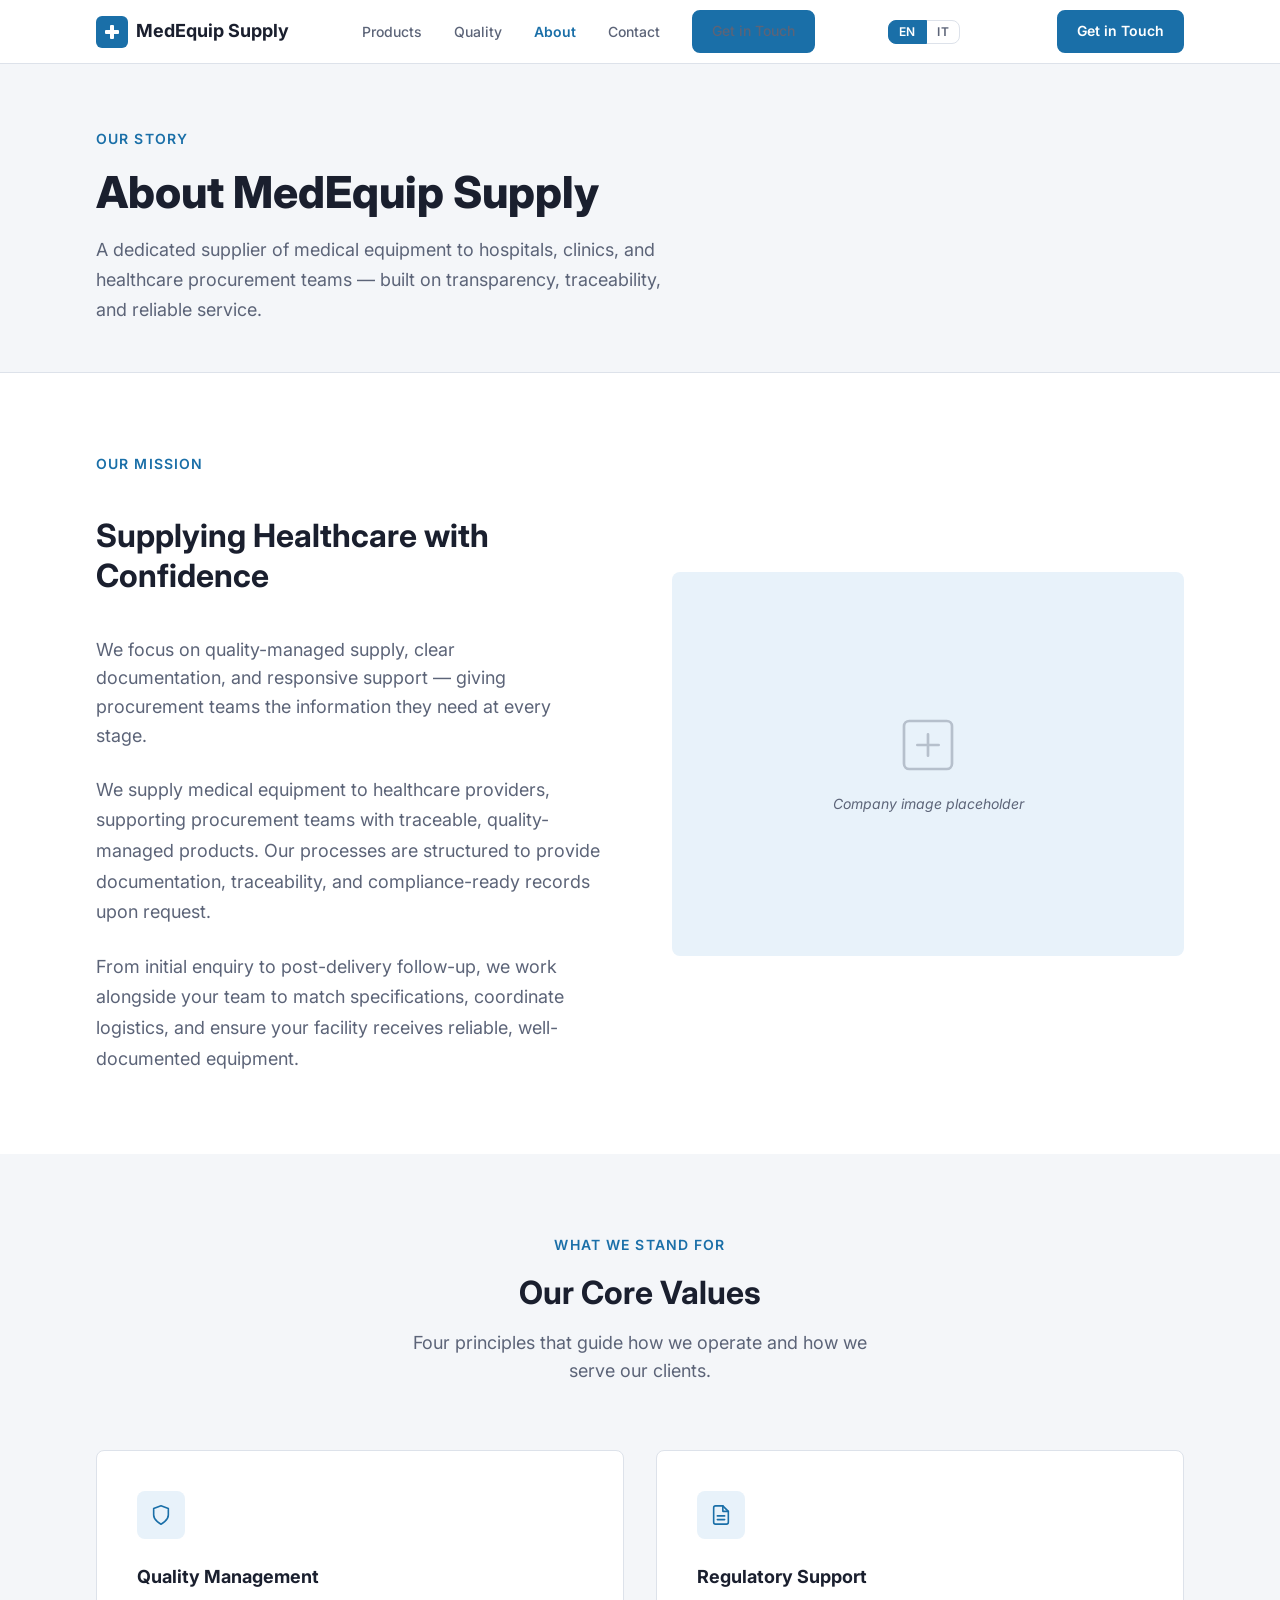
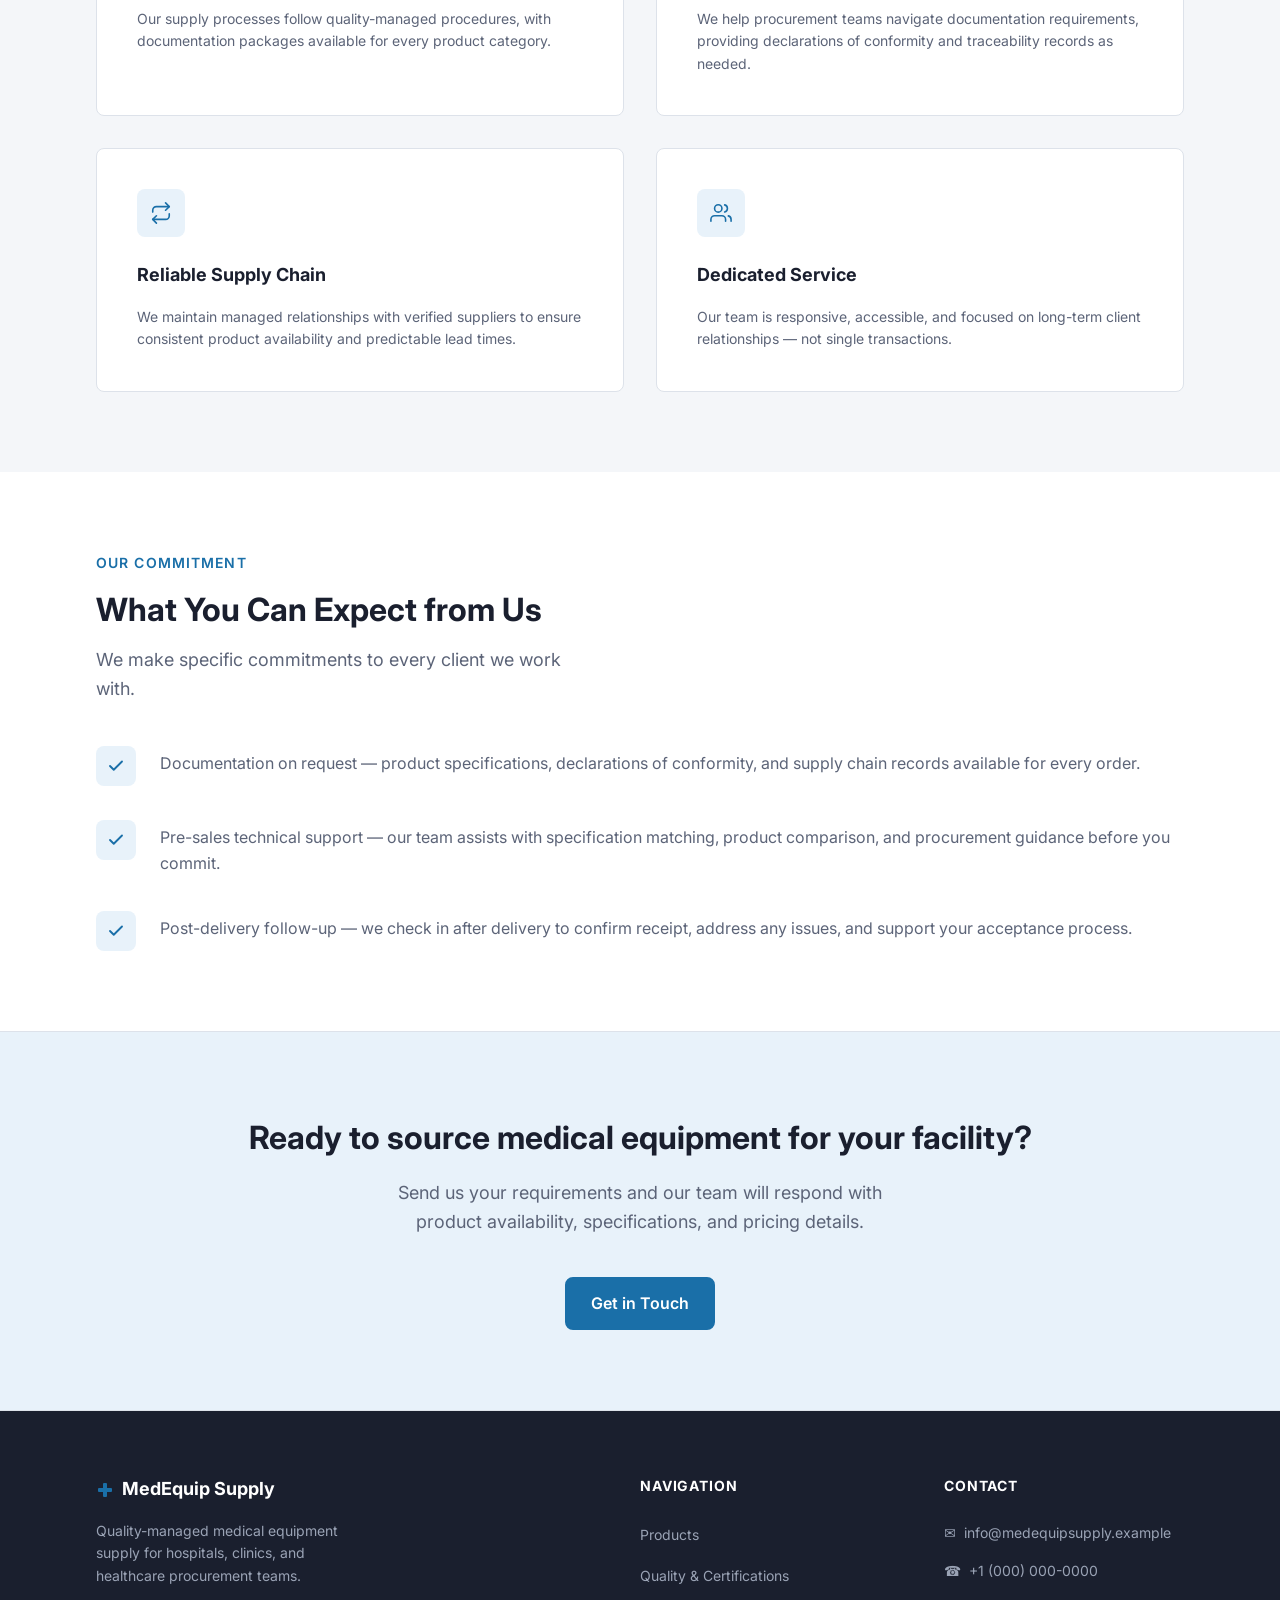
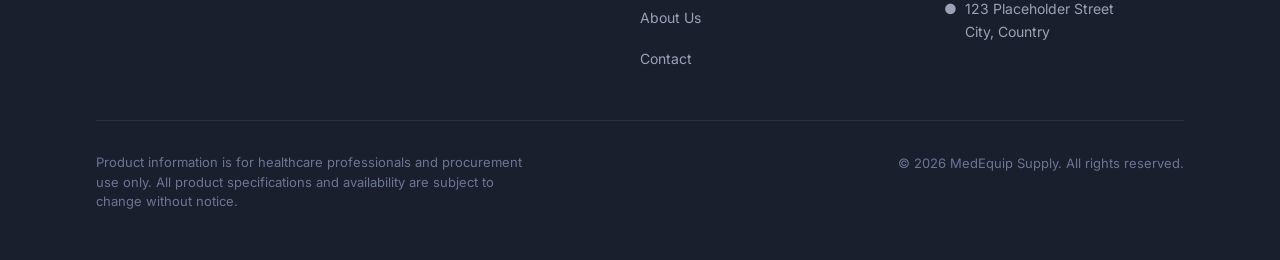
==== about.html @ 939f3807 "Add mobile navigation toggle, footer year update, and contact form mailto functionality; create prod" ====
<!DOCTYPE html>
<html lang="en">
<head>
  <meta charset="UTF-8">
  <meta name="viewport" content="width=device-width, initial-scale=1.0">

  <!-- Page identity for i18n engine -->
  <meta name="i18n-page" content="about">

  <!-- SEO (defaults; overwritten by i18n.js on load) -->
  <title>About Us — MedEquip Supply</title>
  <meta name="description" content="Learn about MedEquip Supply — our mission, values, and commitment to quality-managed medical equipment supply for hospitals, clinics, and procurement teams.">

  <!-- Open Graph -->
  <meta property="og:type"        content="website">
  <meta property="og:title"       content="About Us — MedEquip Supply">
  <meta property="og:description" content="Learn about MedEquip Supply — our mission, values, and commitment to quality-managed medical equipment supply.">
  <meta property="og:url"         content="https://example.com/about.html">

  <!-- Fonts -->
  <link rel="preconnect" href="https://fonts.googleapis.com">
  <link rel="preconnect" href="https://fonts.gstatic.com" crossorigin>
  <link href="https://fonts.googleapis.com/css2?family=Inter:wght@400;500;600;700;800&display=swap" rel="stylesheet">

  <link rel="stylesheet" href="css/style.css">
</head>
<body>

  <!-- =====================================================
       Navigation
       ===================================================== -->
  <header class="site-header">
    <nav class="nav container" aria-label="Main navigation"
         data-i18n-attr="aria-label:nav.ariaLabel">

      <a href="index.html" class="nav__logo" aria-label="MedEquip Supply home"
         data-i18n-attr="aria-label:nav.logoAriaLabel">
        <span class="nav__logo-mark" aria-hidden="true">
          <svg width="18" height="18" viewBox="0 0 18 18" fill="none" aria-hidden="true">
            <rect x="7" y="2" width="4" height="14" rx="1" fill="#fff"/>
            <rect x="2" y="7" width="14" height="4" rx="1" fill="#fff"/>
          </svg>
        </span>
        MedEquip Supply
      </a>

      <!-- Mobile toggle -->
      <button class="nav__toggle" aria-expanded="false" aria-controls="nav-links"
              aria-label="Toggle navigation menu"
              data-i18n-attr="aria-label:nav.toggleAriaLabel">
        <span></span>
        <span></span>
        <span></span>
      </button>

      <ul class="nav__links" id="nav-links" role="list">
        <li><a href="products.html" data-i18n="nav.products">Products</a></li>
        <li><a href="quality.html"  data-i18n="nav.quality">Quality</a></li>
        <li><a href="about.html"    aria-current="page" data-i18n="nav.about">About</a></li>
        <li><a href="contact.html"  data-i18n="nav.contact">Contact</a></li>
        <li class="nav__cta-wrap">
          <a href="contact.html" class="btn btn--primary nav__cta"
             data-i18n="nav.cta">Get in Touch</a>
        </li>
      </ul>

      <!-- Language switcher — always visible -->
      <div class="lang-switcher" role="group" aria-label="Select language"
           data-i18n-attr="aria-label:nav.langSwitcherLabel">
        <button class="lang-switcher__btn" data-lang="en"
                aria-current="true" type="button">EN</button>
        <button class="lang-switcher__btn" data-lang="it"
                aria-current="false" type="button">IT</button>
      </div>

      <div class="nav__cta-wrap">
        <a href="contact.html" class="btn btn--primary nav__cta"
           data-i18n="nav.cta">Get in Touch</a>
      </div>

    </nav>
  </header>

  <main id="main-content">

    <!-- =====================================================
         Page Header
         ===================================================== -->
    <section class="page-header">
      <div class="container">
        <div class="page-header__inner">
          <span class="section__label"
                data-i18n="about.header.label">Our Story</span>
          <h1 class="page-header__title"
              data-i18n="about.header.title">About MedEquip Supply</h1>
          <p class="page-header__sub"
             data-i18n="about.header.sub">
            A dedicated supplier of medical equipment to hospitals, clinics, and healthcare
            procurement teams — built on transparency, traceability, and reliable service.
          </p>
        </div>
      </div>
    </section>

    <!-- =====================================================
         Mission & Story
         ===================================================== -->
    <section class="section" aria-labelledby="mission-heading">
      <div class="container">
        <div class="about-mission">

          <div class="about-mission__content">
            <span class="section__label"
                  data-i18n="about.mission.sectionLabel">Our Mission</span>
            <h2 class="section__heading" id="mission-heading"
                data-i18n="about.mission.heading">Supplying Healthcare with Confidence</h2>
            <p class="section__sub"
               data-i18n="about.mission.sub">
              We focus on quality-managed supply, clear documentation, and responsive support
              — giving procurement teams the information they need at every stage.
            </p>
            <p class="about-mission__para"
               data-i18n="about.mission.para1">
              We supply medical equipment to healthcare providers, supporting procurement teams
              with traceable, quality-managed products. Our processes are structured to provide
              documentation, traceability, and compliance-ready records upon request.
            </p>
            <p class="about-mission__para"
               data-i18n="about.mission.para2">
              From initial enquiry to post-delivery follow-up, we work alongside your team to
              match specifications, coordinate logistics, and ensure your facility receives
              reliable, well-documented equipment.
            </p>
          </div>

          <div class="about-mission__visual" aria-hidden="true">
            <div class="hero__visual-placeholder">
              <svg width="64" height="64" viewBox="0 0 24 24" fill="none"
                   stroke="currentColor" stroke-width="1" stroke-linecap="round"
                   stroke-linejoin="round" aria-hidden="true">
                <rect x="3" y="3" width="18" height="18" rx="2"/>
                <path d="M12 8v8M8 12h8"/>
              </svg>
              <p>Company image placeholder</p>
            </div>
          </div>

        </div>
      </div>
    </section>

    <!-- =====================================================
         Values (reuses pillars grid)
         ===================================================== -->
    <section class="section section--surface" aria-labelledby="values-heading">
      <div class="container">

        <header class="pillars__header">
          <span class="section__label"
                data-i18n="about.values.sectionLabel">What We Stand For</span>
          <h2 class="section__heading" id="values-heading"
              data-i18n="about.values.heading">Our Core Values</h2>
          <p class="section__sub"
             data-i18n="about.values.sub">
            Four principles that guide how we operate and how we serve our clients.
          </p>
        </header>

        <div class="pillars__grid">

          <article class="pillar">
            <div class="pillar__icon" aria-hidden="true">
              <svg width="22" height="22" viewBox="0 0 24 24" fill="none"
                   stroke="currentColor" stroke-width="1.75" stroke-linecap="round"
                   stroke-linejoin="round">
                <path d="M12 22s8-4 8-10V5l-8-3-8 3v7c0 6 8 10 8 10z"/>
              </svg>
            </div>
            <h3 class="pillar__heading"
                data-i18n="about.values.value1Heading">Quality Management</h3>
            <p class="pillar__text"
               data-i18n="about.values.value1Text">
              Our supply processes follow quality-managed procedures, with documentation
              packages available for every product category.
            </p>
          </article>

          <article class="pillar">
            <div class="pillar__icon" aria-hidden="true">
              <svg width="22" height="22" viewBox="0 0 24 24" fill="none"
                   stroke="currentColor" stroke-width="1.75" stroke-linecap="round"
                   stroke-linejoin="round">
                <path d="M14 2H6a2 2 0 0 0-2 2v16a2 2 0 0 0 2 2h12a2 2 0 0 0 2-2V8z"/>
                <polyline points="14 2 14 8 20 8"/>
                <line x1="16" y1="13" x2="8" y2="13"/>
                <line x1="16" y1="17" x2="8" y2="17"/>
              </svg>
            </div>
            <h3 class="pillar__heading"
                data-i18n="about.values.value2Heading">Regulatory Support</h3>
            <p class="pillar__text"
               data-i18n="about.values.value2Text">
              We help procurement teams navigate documentation requirements, providing
              declarations of conformity and traceability records as needed.
            </p>
          </article>

          <article class="pillar">
            <div class="pillar__icon" aria-hidden="true">
              <svg width="22" height="22" viewBox="0 0 24 24" fill="none"
                   stroke="currentColor" stroke-width="1.75" stroke-linecap="round"
                   stroke-linejoin="round">
                <polyline points="17 1 21 5 17 9"/>
                <path d="M3 11V9a4 4 0 0 1 4-4h14"/>
                <polyline points="7 23 3 19 7 15"/>
                <path d="M21 13v2a4 4 0 0 1-4 4H3"/>
              </svg>
            </div>
            <h3 class="pillar__heading"
                data-i18n="about.values.value3Heading">Reliable Supply Chain</h3>
            <p class="pillar__text"
               data-i18n="about.values.value3Text">
              We maintain managed relationships with verified suppliers to ensure consistent
              product availability and predictable lead times.
            </p>
          </article>

          <article class="pillar">
            <div class="pillar__icon" aria-hidden="true">
              <svg width="22" height="22" viewBox="0 0 24 24" fill="none"
                   stroke="currentColor" stroke-width="1.75" stroke-linecap="round"
                   stroke-linejoin="round">
                <path d="M17 21v-2a4 4 0 0 0-4-4H5a4 4 0 0 0-4 4v2"/>
                <circle cx="9" cy="7" r="4"/>
                <path d="M23 21v-2a4 4 0 0 0-3-3.87"/>
                <path d="M16 3.13a4 4 0 0 1 0 7.75"/>
              </svg>
            </div>
            <h3 class="pillar__heading"
                data-i18n="about.values.value4Heading">Dedicated Service</h3>
            <p class="pillar__text"
               data-i18n="about.values.value4Text">
              Our team is responsive, accessible, and focused on long-term client
              relationships — not single transactions.
            </p>
          </article>

        </div>

      </div>
    </section>

    <!-- =====================================================
         Commitment
         ===================================================== -->
    <section class="section" aria-labelledby="commitment-heading">
      <div class="container">
        <span class="section__label"
              data-i18n="about.commitment.sectionLabel">Our Commitment</span>
        <h2 class="section__heading" id="commitment-heading"
            data-i18n="about.commitment.heading">What You Can Expect from Us</h2>
        <p class="section__sub"
           data-i18n="about.commitment.sub">
          We make specific commitments to every client we work with.
        </p>

        <ul class="commitment__list" role="list">

          <li class="commitment-point">
            <div class="commitment-point__icon" aria-hidden="true">
              <svg width="18" height="18" viewBox="0 0 24 24" fill="none"
                   stroke="currentColor" stroke-width="2.5" stroke-linecap="round"
                   stroke-linejoin="round">
                <polyline points="20 6 9 17 4 12"/>
              </svg>
            </div>
            <p class="commitment-point__text"
               data-i18n="about.commitment.point1">
              Documentation on request — product specifications, declarations of conformity,
              and supply chain records available for every order.
            </p>
          </li>

          <li class="commitment-point">
            <div class="commitment-point__icon" aria-hidden="true">
              <svg width="18" height="18" viewBox="0 0 24 24" fill="none"
                   stroke="currentColor" stroke-width="2.5" stroke-linecap="round"
                   stroke-linejoin="round">
                <polyline points="20 6 9 17 4 12"/>
              </svg>
            </div>
            <p class="commitment-point__text"
               data-i18n="about.commitment.point2">
              Pre-sales technical support — our team assists with specification matching,
              product comparison, and procurement guidance before you commit.
            </p>
          </li>

          <li class="commitment-point">
            <div class="commitment-point__icon" aria-hidden="true">
              <svg width="18" height="18" viewBox="0 0 24 24" fill="none"
                   stroke="currentColor" stroke-width="2.5" stroke-linecap="round"
                   stroke-linejoin="round">
                <polyline points="20 6 9 17 4 12"/>
              </svg>
            </div>
            <p class="commitment-point__text"
               data-i18n="about.commitment.point3">
              Post-delivery follow-up — we check in after delivery to confirm receipt,
              address any issues, and support your acceptance process.
            </p>
          </li>

        </ul>

      </div>
    </section>

    <!-- =====================================================
         Contact CTA Banner
         ===================================================== -->
    <section class="cta-banner" aria-labelledby="cta-heading">
      <div class="container">
        <h2 class="cta-banner__heading" id="cta-heading"
            data-i18n="cta.heading">
          Ready to source medical equipment for your facility?
        </h2>
        <p class="cta-banner__sub" data-i18n="cta.sub">
          Send us your requirements and our team will respond with product
          availability, specifications, and pricing details.
        </p>
        <a href="contact.html" class="btn btn--primary"
           data-i18n="cta.btn">Get in Touch</a>
      </div>
    </section>

  </main>

  <!-- =====================================================
       Footer
       ===================================================== -->
  <footer class="site-footer" role="contentinfo">
    <div class="container">

      <div class="footer__grid">

        <div>
          <div class="footer__brand-name">
            <span aria-hidden="true">
              <svg width="18" height="18" viewBox="0 0 18 18" fill="none">
                <rect x="7" y="2" width="4" height="14" rx="1" fill="#1a6fa8"/>
                <rect x="2" y="7" width="14" height="4" rx="1" fill="#1a6fa8"/>
              </svg>
            </span>
            MedEquip Supply
          </div>
          <p class="footer__tagline" data-i18n="footer.tagline">
            Quality-managed medical equipment supply for hospitals, clinics,
            and healthcare procurement teams.
          </p>
        </div>

        <div>
          <div class="footer__col-title"
               data-i18n="footer.navColTitle">Navigation</div>
          <ul class="footer__links" role="list">
            <li><a href="products.html" data-i18n="footer.navProducts">Products</a></li>
            <li><a href="quality.html"  data-i18n-html="footer.navQuality">Quality &amp; Certifications</a></li>
            <li><a href="about.html"    data-i18n="footer.navAbout">About Us</a></li>
            <li><a href="contact.html"  data-i18n="footer.navContact">Contact</a></li>
          </ul>
        </div>

        <div>
          <div class="footer__col-title"
               data-i18n="footer.contactColTitle">Contact</div>
          <div class="footer__contact-item">
            <span aria-hidden="true">&#9993;</span>
            <span>info@medequipsupply.example</span>
          </div>
          <div class="footer__contact-item">
            <span aria-hidden="true">&#9742;</span>
            <span>+1 (000) 000-0000</span>
          </div>
          <div class="footer__contact-item">
            <span aria-hidden="true">&#9679;</span>
            <span>123 Placeholder Street<br>City, Country</span>
          </div>
        </div>

      </div>

      <div class="footer__bottom">
        <p class="footer__disclaimer" data-i18n="footer.disclaimer">
          Product information is for healthcare professionals and procurement use only.
          All product specifications and availability are subject to change without notice.
        </p>
        <p class="footer__copyright">
          &copy; <span id="footer-year">2025</span>
          <span data-i18n="footer.copyrightSuffix">MedEquip Supply. All rights reserved.</span>
        </p>
      </div>

    </div>
  </footer>

  <script src="js/i18n.js"></script>
  <script src="js/main.js"></script>
</body>
</html>
---- css/style.css ----
/* ============================================================
   Design System — MedEquip Supply
   ============================================================ */

/* --- Custom Properties --- */
:root {
  /* Colors */
  --color-bg:       #ffffff;
  --color-surface:  #f4f6f9;
  --color-border:   #dde2ea;
  --color-accent:   #1a6fa8;
  --color-accent-h: #155d8e;   /* hover state */
  --color-accent-lt:#e8f2fa;   /* light tint for banners */
  --color-text:     #1a1f2e;
  --color-muted:    #5c6478;
  --color-white:    #ffffff;

  /* Typography */
  --font-base: 'Inter', system-ui, -apple-system, sans-serif;
  --text-sm:   0.875rem;   /* 14px */
  --text-base: 1rem;       /* 16px */
  --text-md:   1.125rem;   /* 18px */
  --text-lg:   1.5rem;     /* 24px */
  --text-xl:   2rem;       /* 32px */
  --text-2xl:  3rem;       /* 48px */
  --leading:   1.6;

  /* Spacing (8px unit) */
  --space-1:  0.5rem;
  --space-2:  1rem;
  --space-3:  1.5rem;
  --space-4:  2rem;
  --space-5:  2.5rem;
  --space-6:  3rem;
  --space-8:  4rem;
  --space-10: 5rem;

  /* Radii & Shadows */
  --radius:   0.5rem;
  --shadow-sm: 0 1px 3px rgba(0,0,0,.08), 0 1px 2px rgba(0,0,0,.05);
  --shadow:    0 4px 12px rgba(0,0,0,.08), 0 2px 4px rgba(0,0,0,.05);

  /* Layout */
  --container: 72rem;  /* 1152px */
  --nav-h:     4rem;
}

/* --- Reset & Base --- */
*, *::before, *::after {
  box-sizing: border-box;
  margin: 0;
  padding: 0;
}

html {
  scroll-behavior: smooth;
  -webkit-text-size-adjust: 100%;
}

body {
  font-family: var(--font-base);
  font-size: var(--text-base);
  line-height: var(--leading);
  color: var(--color-text);
  background: var(--color-bg);
}

img, svg {
  display: block;
  max-width: 100%;
}

a {
  color: var(--color-accent);
  text-decoration: none;
}

a:hover {
  text-decoration: underline;
}

ul {
  list-style: none;
}

/* --- Utilities --- */
.container {
  width: 100%;
  max-width: var(--container);
  margin-inline: auto;
  padding-inline: var(--space-4);
}

.section {
  padding-block: var(--space-10);
}

.section--surface {
  background: var(--color-surface);
}

.section__label {
  display: block;
  font-size: var(--text-sm);
  font-weight: 600;
  letter-spacing: 0.08em;
  text-transform: uppercase;
  color: var(--color-accent);
  margin-bottom: var(--space-2);
}

.section__heading {
  font-size: clamp(1.5rem, 3vw, 2rem);
  font-weight: 700;
  line-height: 1.25;
  color: var(--color-text);
  margin-bottom: var(--space-2);
}

.section__sub {
  font-size: var(--text-md);
  color: var(--color-muted);
  max-width: 44ch;
}

/* --- Buttons --- */
.btn {
  display: inline-flex;
  align-items: center;
  gap: var(--space-1);
  padding: 0.75rem 1.5rem;
  font-family: var(--font-base);
  font-size: var(--text-base);
  font-weight: 600;
  border-radius: var(--radius);
  border: 2px solid transparent;
  cursor: pointer;
  transition: background 0.18s ease, color 0.18s ease, border-color 0.18s ease;
  text-decoration: none;
  white-space: nowrap;
}

.btn--primary {
  background: var(--color-accent);
  color: var(--color-white);
  border-color: var(--color-accent);
}

.btn--primary:hover,
.btn--primary:focus-visible {
  background: var(--color-accent-h);
  border-color: var(--color-accent-h);
  text-decoration: none;
}

.btn--ghost {
  background: transparent;
  color: var(--color-accent);
  border-color: var(--color-accent);
}

.btn--ghost:hover,
.btn--ghost:focus-visible {
  background: var(--color-accent-lt);
  text-decoration: none;
}

/* Focus ring — accessible */
:focus-visible {
  outline: 3px solid var(--color-accent);
  outline-offset: 3px;
  border-radius: 2px;
}

/* ============================================================
   Navigation
   ============================================================ */
.site-header {
  position: sticky;
  top: 0;
  z-index: 100;
  background: var(--color-white);
  border-bottom: 1px solid var(--color-border);
  height: var(--nav-h);
}

.nav {
  display: flex;
  align-items: center;
  justify-content: space-between;
  height: 100%;
}

.nav__logo {
  display: flex;
  align-items: center;
  gap: var(--space-1);
  font-size: 1.125rem;
  font-weight: 700;
  color: var(--color-text);
  text-decoration: none;
}

.nav__logo-mark {
  display: flex;
  align-items: center;
  justify-content: center;
  width: 2rem;
  height: 2rem;
  background: var(--color-accent);
  border-radius: 6px;
  flex-shrink: 0;
}

.nav__links {
  display: flex;
  align-items: center;
  gap: var(--space-4);
}

.nav__links a {
  font-size: var(--text-sm);
  font-weight: 500;
  color: var(--color-muted);
  text-decoration: none;
  transition: color 0.15s ease;
  padding-block: var(--space-1);
}

.nav__links a:hover,
.nav__links a:focus-visible {
  color: var(--color-accent);
}

.nav__cta {
  padding: 0.5rem 1.125rem;
  font-size: var(--text-sm);
}

/* Hamburger */
.nav__toggle {
  display: none;
  flex-direction: column;
  justify-content: center;
  gap: 5px;
  width: 2rem;
  height: 2rem;
  background: none;
  border: none;
  cursor: pointer;
  padding: 0;
}

.nav__toggle span {
  display: block;
  width: 100%;
  height: 2px;
  background: var(--color-text);
  border-radius: 2px;
  transition: transform 0.25s ease, opacity 0.25s ease;
}

/* Open state */
.nav__toggle[aria-expanded="true"] span:nth-child(1) {
  transform: translateY(7px) rotate(45deg);
}
.nav__toggle[aria-expanded="true"] span:nth-child(2) {
  opacity: 0;
}
.nav__toggle[aria-expanded="true"] span:nth-child(3) {
  transform: translateY(-7px) rotate(-45deg);
}

/* ============================================================
   Language Switcher
   ============================================================ */
.lang-switcher {
  display: flex;
  align-items: center;
  margin-right: var(--space-3);
}

.lang-switcher__btn {
  background: none;
  border: 1px solid var(--color-border);
  font-family: var(--font-base);
  font-size: 0.75rem;
  font-weight: 600;
  letter-spacing: 0.05em;
  color: var(--color-muted);
  cursor: pointer;
  padding: 0.3125rem 0.625rem;
  line-height: 1;
  transition: color 0.15s, background 0.15s, border-color 0.15s;
}

.lang-switcher__btn:first-child {
  border-radius: var(--radius) 0 0 var(--radius);
}

.lang-switcher__btn:last-child {
  border-radius: 0 var(--radius) var(--radius) 0;
  margin-left: -1px; /* collapse shared border */
}

.lang-switcher__btn:hover {
  color: var(--color-accent);
  border-color: var(--color-accent);
  position: relative; z-index: 1;
}

.lang-switcher__btn[aria-current="true"] {
  background: var(--color-accent);
  color: var(--color-white);
  border-color: var(--color-accent);
  position: relative; z-index: 1;
}

.lang-switcher__btn:focus-visible {
  outline: 3px solid var(--color-accent);
  outline-offset: 3px;
  border-radius: 2px;
  z-index: 2;
}

/* ============================================================
   Hero
   ============================================================ */
.hero {
  background: var(--color-surface);
  padding-block: var(--space-10);
  overflow: hidden;
}

.hero__inner {
  display: grid;
  grid-template-columns: 1fr 1fr;
  align-items: center;
  gap: var(--space-8);
}

.hero__content {
  max-width: 36rem;
}

.hero__eyebrow {
  display: inline-block;
  font-size: var(--text-sm);
  font-weight: 600;
  letter-spacing: 0.08em;
  text-transform: uppercase;
  color: var(--color-accent);
  margin-bottom: var(--space-3);
}

.hero__title {
  font-size: clamp(2rem, 4.5vw, 3rem);
  font-weight: 800;
  line-height: 1.15;
  color: var(--color-text);
  margin-bottom: var(--space-3);
}

.hero__desc {
  font-size: var(--text-md);
  color: var(--color-muted);
  line-height: 1.7;
  margin-bottom: var(--space-5);
  max-width: 42ch;
}

.hero__actions {
  display: flex;
  flex-wrap: wrap;
  align-items: center;
  gap: var(--space-2);
}

.hero__visual {
  position: relative;
  aspect-ratio: 4/3;
  background: var(--color-white);
  border-radius: var(--radius);
  box-shadow: var(--shadow);
  display: flex;
  align-items: center;
  justify-content: center;
  overflow: hidden;
}

.hero__visual-placeholder {
  display: flex;
  flex-direction: column;
  align-items: center;
  justify-content: center;
  gap: var(--space-2);
  padding: var(--space-4);
  text-align: center;
  color: var(--color-muted);
}

.hero__visual-placeholder svg {
  opacity: 0.35;
}

.hero__visual-placeholder p {
  font-size: var(--text-sm);
  font-style: italic;
}

/* ============================================================
   Product Categories
   ============================================================ */
.categories__header {
  text-align: center;
  margin-bottom: var(--space-8);
}

.categories__header .section__sub {
  margin-inline: auto;
}

.categories__grid {
  display: grid;
  grid-template-columns: repeat(3, 1fr);
  gap: var(--space-4);
}

.category-card {
  background: var(--color-white);
  border: 1px solid var(--color-border);
  border-radius: var(--radius);
  padding: var(--space-5);
  transition: box-shadow 0.2s ease, border-color 0.2s ease;
  text-decoration: none;
  color: inherit;
  display: flex;
  flex-direction: column;
  gap: var(--space-2);
}

.category-card:hover,
.category-card:focus-visible {
  box-shadow: var(--shadow);
  border-color: var(--color-accent);
  text-decoration: none;
}

.category-card__icon {
  display: flex;
  align-items: center;
  justify-content: center;
  width: 3rem;
  height: 3rem;
  background: var(--color-accent-lt);
  border-radius: var(--radius);
  margin-bottom: var(--space-1);
  flex-shrink: 0;
}

.category-card__icon svg {
  color: var(--color-accent);
}

.category-card__name {
  font-size: var(--text-md);
  font-weight: 700;
  color: var(--color-text);
}

.category-card__desc {
  font-size: var(--text-sm);
  color: var(--color-muted);
  line-height: 1.55;
}

.category-card__link {
  font-size: var(--text-sm);
  font-weight: 600;
  color: var(--color-accent);
  margin-top: auto;
  display: flex;
  align-items: center;
  gap: 0.25rem;
}

/* ============================================================
   Quality & Compliance
   ============================================================ */
.quality__inner {
  display: grid;
  grid-template-columns: 1fr 1fr;
  align-items: center;
  gap: var(--space-8);
}

.quality__content .section__sub {
  margin-bottom: var(--space-5);
}

.quality__badges {
  display: flex;
  flex-direction: column;
  gap: var(--space-3);
}

.quality-badge {
  display: flex;
  align-items: flex-start;
  gap: var(--space-3);
}

.quality-badge__icon {
  display: flex;
  align-items: center;
  justify-content: center;
  width: 2.5rem;
  height: 2.5rem;
  background: var(--color-accent-lt);
  border-radius: var(--radius);
  flex-shrink: 0;
  margin-top: 2px;
}

.quality-badge__icon svg {
  color: var(--color-accent);
}

.quality-badge__title {
  font-weight: 700;
  font-size: var(--text-base);
  color: var(--color-text);
  margin-bottom: 0.25rem;
}

.quality-badge__text {
  font-size: var(--text-sm);
  color: var(--color-muted);
  line-height: 1.55;
}

.quality__visual {
  background: var(--color-accent-lt);
  border-radius: var(--radius);
  aspect-ratio: 4/3;
  display: flex;
  align-items: center;
  justify-content: center;
  padding: var(--space-6);
}

.quality__visual-inner {
  display: flex;
  flex-direction: column;
  gap: var(--space-3);
  width: 100%;
}

.quality__stat {
  background: var(--color-white);
  border-radius: var(--radius);
  padding: var(--space-3) var(--space-4);
  box-shadow: var(--shadow-sm);
  display: flex;
  align-items: center;
  gap: var(--space-3);
}

.quality__stat-icon {
  color: var(--color-accent);
  flex-shrink: 0;
}

.quality__stat-label {
  font-size: var(--text-sm);
  color: var(--color-muted);
}

.quality__stat-value {
  font-weight: 700;
  color: var(--color-text);
}

/* ============================================================
   Why Choose Us
   ============================================================ */
.pillars__header {
  text-align: center;
  margin-bottom: var(--space-8);
}

.pillars__header .section__sub {
  margin-inline: auto;
}

.pillars__grid {
  display: grid;
  grid-template-columns: repeat(2, 1fr);
  gap: var(--space-4);
}

.pillar {
  background: var(--color-white);
  border: 1px solid var(--color-border);
  border-radius: var(--radius);
  padding: var(--space-5);
  display: flex;
  flex-direction: column;
  gap: var(--space-2);
}

.pillar__icon {
  display: flex;
  align-items: center;
  justify-content: center;
  width: 3rem;
  height: 3rem;
  background: var(--color-accent-lt);
  border-radius: var(--radius);
  margin-bottom: var(--space-1);
}

.pillar__icon svg {
  color: var(--color-accent);
}

.pillar__heading {
  font-size: var(--text-md);
  font-weight: 700;
  color: var(--color-text);
}

.pillar__text {
  font-size: var(--text-sm);
  color: var(--color-muted);
  line-height: 1.6;
}

/* ============================================================
   Contact CTA Banner
   ============================================================ */
.cta-banner {
  background: var(--color-accent-lt);
  border-top: 1px solid var(--color-border);
  border-bottom: 1px solid var(--color-border);
  padding-block: var(--space-10);
  text-align: center;
}

.cta-banner__heading {
  font-size: clamp(1.5rem, 3vw, 2rem);
  font-weight: 700;
  color: var(--color-text);
  margin-bottom: var(--space-2);
}

.cta-banner__sub {
  font-size: var(--text-md);
  color: var(--color-muted);
  margin-bottom: var(--space-5);
  max-width: 50ch;
  margin-inline: auto;
}

/* ============================================================
   Footer
   ============================================================ */
.site-footer {
  background: var(--color-text);
  color: #9aa3b5;
  padding-block: var(--space-8) var(--space-6);
}

.footer__grid {
  display: grid;
  grid-template-columns: 2fr 1fr 1fr;
  gap: var(--space-8);
  margin-bottom: var(--space-6);
}

.footer__brand-name {
  font-size: var(--text-md);
  font-weight: 700;
  color: var(--color-white);
  margin-bottom: var(--space-2);
  display: flex;
  align-items: center;
  gap: var(--space-1);
}

.footer__tagline {
  font-size: var(--text-sm);
  line-height: 1.6;
  max-width: 30ch;
}

.footer__col-title {
  font-size: var(--text-sm);
  font-weight: 700;
  color: var(--color-white);
  margin-bottom: var(--space-3);
  text-transform: uppercase;
  letter-spacing: 0.06em;
}

.footer__links {
  display: flex;
  flex-direction: column;
  gap: var(--space-2);
}

.footer__links a {
  font-size: var(--text-sm);
  color: #9aa3b5;
  text-decoration: none;
  transition: color 0.15s ease;
}

.footer__links a:hover {
  color: var(--color-white);
}

.footer__contact-item {
  display: flex;
  align-items: flex-start;
  gap: var(--space-1);
  font-size: var(--text-sm);
  margin-bottom: var(--space-2);
}

.footer__bottom {
  border-top: 1px solid #2a3045;
  padding-top: var(--space-4);
  display: flex;
  align-items: flex-start;
  flex-wrap: wrap;
  gap: var(--space-2);
  justify-content: space-between;
}

.footer__disclaimer {
  font-size: 0.8125rem;
  color: #6b7594;
  max-width: 55ch;
  line-height: 1.5;
}

.footer__copyright {
  font-size: 0.8125rem;
  color: #6b7594;
  white-space: nowrap;
}

/* ============================================================
   Page Header (inner pages)
   ============================================================ */
.page-header {
  background: var(--color-surface);
  border-bottom: 1px solid var(--color-border);
  padding-block: var(--space-8) var(--space-6);
}

.page-header__inner {
  max-width: 52rem;
}

.page-header__title {
  font-size: clamp(2rem, 4vw, 2.75rem);
  font-weight: 800;
  line-height: 1.2;
  color: var(--color-text);
  margin-bottom: var(--space-2);
}

.page-header__sub {
  font-size: var(--text-md);
  color: var(--color-muted);
  max-width: 52ch;
  line-height: 1.65;
}

/* ============================================================
   Section Header (centered variant)
   ============================================================ */
.section-header--center {
  text-align: center;
  margin-bottom: var(--space-8);
}

.section-header--center .section__sub {
  margin-inline: auto;
}

/* ============================================================
   Products Grid
   ============================================================ */
.products-grid {
  display: grid;
  grid-template-columns: repeat(2, 1fr);
  gap: var(--space-4);
}

/* ============================================================
   Category Card — expanded variant
   ============================================================ */
.category-card--lg {
  cursor: default;
  flex-direction: column;
}

/* Suppress hover lift on the expanded card itself */
.category-card--lg:hover,
.category-card--lg:focus-visible {
  box-shadow: none;
  border-color: var(--color-border);
}

.category-card__header {
  display: flex;
  align-items: center;
  gap: var(--space-2);
  margin-bottom: var(--space-2);
}

.category-card--lg .category-card__icon {
  margin-bottom: 0; /* override default bottom margin from base style */
}

.category-card--lg .category-card__name {
  font-size: var(--text-md);
  font-weight: 700;
}

.category-card--lg .category-card__desc {
  margin-bottom: var(--space-3);
}

.category-card__products {
  list-style: none;
  display: flex;
  flex-direction: column;
  gap: 0.375rem;
  margin-bottom: var(--space-4);
  flex: 1;
}

.category-card__products li {
  font-size: var(--text-sm);
  color: var(--color-muted);
  padding-left: 1.125rem;
  position: relative;
  line-height: 1.45;
}

.category-card__products li::before {
  content: '';
  position: absolute;
  left: 0;
  top: 0.525em;
  width: 5px;
  height: 5px;
  border-radius: 50%;
  background: var(--color-accent);
  opacity: 0.5;
}

.category-card__enquire {
  display: inline-flex;
  align-items: center;
  gap: 0.25rem;
  font-size: var(--text-sm);
  font-weight: 600;
  color: var(--color-accent);
  margin-top: auto;
  transition: gap 0.15s ease;
  text-decoration: none;
}

.category-card__enquire:hover {
  gap: 0.5rem;
  text-decoration: none;
}

/* ============================================================
   Enquiry Process
   ============================================================ */
.process__header {
  text-align: center;
  margin-bottom: var(--space-8);
}

.process__header .section__sub {
  margin-inline: auto;
}

.enquiry-steps {
  display: grid;
  grid-template-columns: repeat(3, 1fr);
  gap: var(--space-4);
  list-style: none;
}

.enquiry-step {
  background: var(--color-white);
  border: 1px solid var(--color-border);
  border-radius: var(--radius);
  padding: var(--space-5);
  display: flex;
  flex-direction: column;
  gap: var(--space-2);
}

.enquiry-step__number {
  display: flex;
  align-items: center;
  justify-content: center;
  width: 2.5rem;
  height: 2.5rem;
  background: var(--color-accent-lt);
  border-radius: 50%;
  font-size: var(--text-md);
  font-weight: 800;
  color: var(--color-accent);
  flex-shrink: 0;
}

.enquiry-step__title {
  font-size: var(--text-base);
  font-weight: 700;
  color: var(--color-text);
}

.enquiry-step__text {
  font-size: var(--text-sm);
  color: var(--color-muted);
  line-height: 1.6;
}

/* Nav active page link */
.nav__links a[aria-current="page"] {
  color: var(--color-accent);
  font-weight: 600;
}

/* ============================================================
   About — Mission Layout
   ============================================================ */
.about-mission {
  display: grid;
  grid-template-columns: 1fr 1fr;
  align-items: center;
  gap: var(--space-8);
}

.about-mission__content {
  display: flex;
  flex-direction: column;
  gap: var(--space-3);
}

.about-mission__para {
  font-size: var(--text-md);
  color: var(--color-muted);
  line-height: 1.7;
}

.about-mission__visual {
  background: var(--color-accent-lt);
  border-radius: var(--radius);
  aspect-ratio: 4/3;
  display: flex;
  align-items: center;
  justify-content: center;
  padding: var(--space-6);
}

/* ============================================================
   About — Commitment Points
   ============================================================ */
.commitment__list {
  display: flex;
  flex-direction: column;
  gap: var(--space-4);
  margin-top: var(--space-5);
}

.commitment-point {
  display: flex;
  align-items: flex-start;
  gap: var(--space-3);
}

.commitment-point__icon {
  display: flex;
  align-items: center;
  justify-content: center;
  width: 2.5rem;
  height: 2.5rem;
  background: var(--color-accent-lt);
  border-radius: var(--radius);
  flex-shrink: 0;
  margin-top: 2px;
}

.commitment-point__icon svg {
  color: var(--color-accent);
}

.commitment-point__text {
  font-size: var(--text-base);
  color: var(--color-muted);
  line-height: 1.65;
  padding-top: 0.4rem;
}

/* ============================================================
   Contact — Grid Layout
   ============================================================ */
.contact-grid {
  display: grid;
  grid-template-columns: 3fr 2fr;
  gap: var(--space-8);
  align-items: start;
}

/* ============================================================
   Contact — Form
   ============================================================ */
.form-stack {
  display: flex;
  flex-direction: column;
  gap: var(--space-4);
}

.form-row {
  display: grid;
  grid-template-columns: 1fr 1fr;
  gap: var(--space-4);
}

.form-group {
  display: flex;
  flex-direction: column;
  gap: 0.375rem;
}

.form-label {
  font-size: var(--text-sm);
  font-weight: 600;
  color: var(--color-text);
}

.form-input,
.form-textarea,
.form-select {
  font-family: var(--font-base);
  font-size: var(--text-base);
  color: var(--color-text);
  background: var(--color-white);
  border: 1px solid var(--color-border);
  border-radius: var(--radius);
  padding: 0.625rem 0.875rem;
  width: 100%;
  transition: border-color 0.15s ease, box-shadow 0.15s ease;
}

.form-input:focus,
.form-textarea:focus,
.form-select:focus {
  outline: none;
  border-color: var(--color-accent);
  box-shadow: 0 0 0 3px rgba(26, 111, 168, 0.15);
}

.form-textarea {
  min-height: 10rem;
  resize: vertical;
  line-height: 1.6;
}

.form-select {
  appearance: none;
  -webkit-appearance: none;
  background-image: url("data:image/svg+xml,%3Csvg xmlns='http://www.w3.org/2000/svg' width='12' height='12' viewBox='0 0 24 24' fill='none' stroke='%235c6478' stroke-width='2' stroke-linecap='round' stroke-linejoin='round'%3E%3Cpolyline points='6 9 12 15 18 9'/%3E%3C/svg%3E");
  background-repeat: no-repeat;
  background-position: right 0.875rem center;
  padding-right: 2.5rem;
  cursor: pointer;
}

.form-confirm {
  display: none;
  align-items: center;
  gap: var(--space-2);
  padding: var(--space-3) var(--space-4);
  background: #e8f5ee;
  border: 1px solid #b3d9c5;
  border-radius: var(--radius);
  color: #1a6b45;
  font-size: var(--text-sm);
  font-weight: 500;
  margin-top: var(--space-3);
}

.form-confirm.is-visible {
  display: flex;
}

/* ============================================================
   Contact — Info Panel
   ============================================================ */
.contact-info {
  background: var(--color-surface);
  border: 1px solid var(--color-border);
  border-radius: var(--radius);
  padding: var(--space-5);
  display: flex;
  flex-direction: column;
  gap: var(--space-4);
}

.contact-info__heading {
  font-size: var(--text-md);
  font-weight: 700;
  color: var(--color-text);
}

.contact-info-item {
  display: flex;
  align-items: flex-start;
  gap: var(--space-3);
}

.contact-info-icon {
  display: flex;
  align-items: center;
  justify-content: center;
  width: 2.5rem;
  height: 2.5rem;
  background: var(--color-accent-lt);
  border-radius: var(--radius);
  flex-shrink: 0;
  color: var(--color-accent);
}

.contact-info-item__label {
  font-size: var(--text-sm);
  font-weight: 600;
  color: var(--color-text);
  margin-bottom: 0.25rem;
}

.contact-info-item__value {
  font-size: var(--text-sm);
  color: var(--color-muted);
  line-height: 1.55;
}

/* ============================================================
   Responsive
   ============================================================ */

/* Tablet: ≤ 900px */
@media (max-width: 56.25em) {
  .hero__inner {
    grid-template-columns: 1fr;
  }

  .hero__visual {
    max-width: 32rem;
    margin-inline: auto;
    width: 100%;
  }

  .hero__content {
    max-width: 100%;
  }

  .categories__grid {
    grid-template-columns: repeat(2, 1fr);
  }

  .quality__inner {
    grid-template-columns: 1fr;
  }

  .quality__visual {
    order: -1;
    max-width: 28rem;
    width: 100%;
    margin-inline: auto;
  }

  .footer__grid {
    grid-template-columns: 1fr 1fr;
  }

  .footer__grid > *:first-child {
    grid-column: 1 / -1;
  }

  .enquiry-steps {
    grid-template-columns: 1fr;
  }

  .about-mission {
    grid-template-columns: 1fr;
  }

  .about-mission__visual {
    order: -1;
    max-width: 28rem;
    width: 100%;
    margin-inline: auto;
  }

  .contact-grid {
    grid-template-columns: 1fr;
  }
}

/* Mobile: ≤ 600px */
@media (max-width: 37.5em) {
  :root {
    --space-10: 3.5rem;
    --space-8:  3rem;
  }

  .nav__links {
    display: none;
    position: absolute;
    top: var(--nav-h);
    left: 0;
    right: 0;
    background: var(--color-white);
    border-bottom: 1px solid var(--color-border);
    flex-direction: column;
    align-items: stretch;
    gap: 0;
    padding: var(--space-2) var(--space-4);
    box-shadow: var(--shadow);
  }

  .nav__links.is-open {
    display: flex;
  }

  .nav__links a {
    padding-block: 0.75rem;
    border-bottom: 1px solid var(--color-border);
    font-size: var(--text-base);
  }

  .nav__links a:last-child {
    border-bottom: none;
  }

  /* Hide the CTA button in nav on mobile — it's in the link list */
  .nav__cta-wrap {
    display: none;
  }

  .nav__toggle {
    display: flex;
    margin-left: auto; /* push toggle + lang-switcher to the right edge */
  }

  .lang-switcher {
    margin-right: var(--space-2);
  }

  .categories__grid {
    grid-template-columns: 1fr;
  }

  .products-grid {
    grid-template-columns: 1fr;
  }

  .pillars__grid {
    grid-template-columns: 1fr;
  }

  .hero__actions {
    flex-direction: column;
    align-items: flex-start;
  }

  .footer__grid {
    grid-template-columns: 1fr;
  }

  .footer__bottom {
    flex-direction: column;
    gap: var(--space-2);
  }

  .form-row {
    grid-template-columns: 1fr;
  }
}
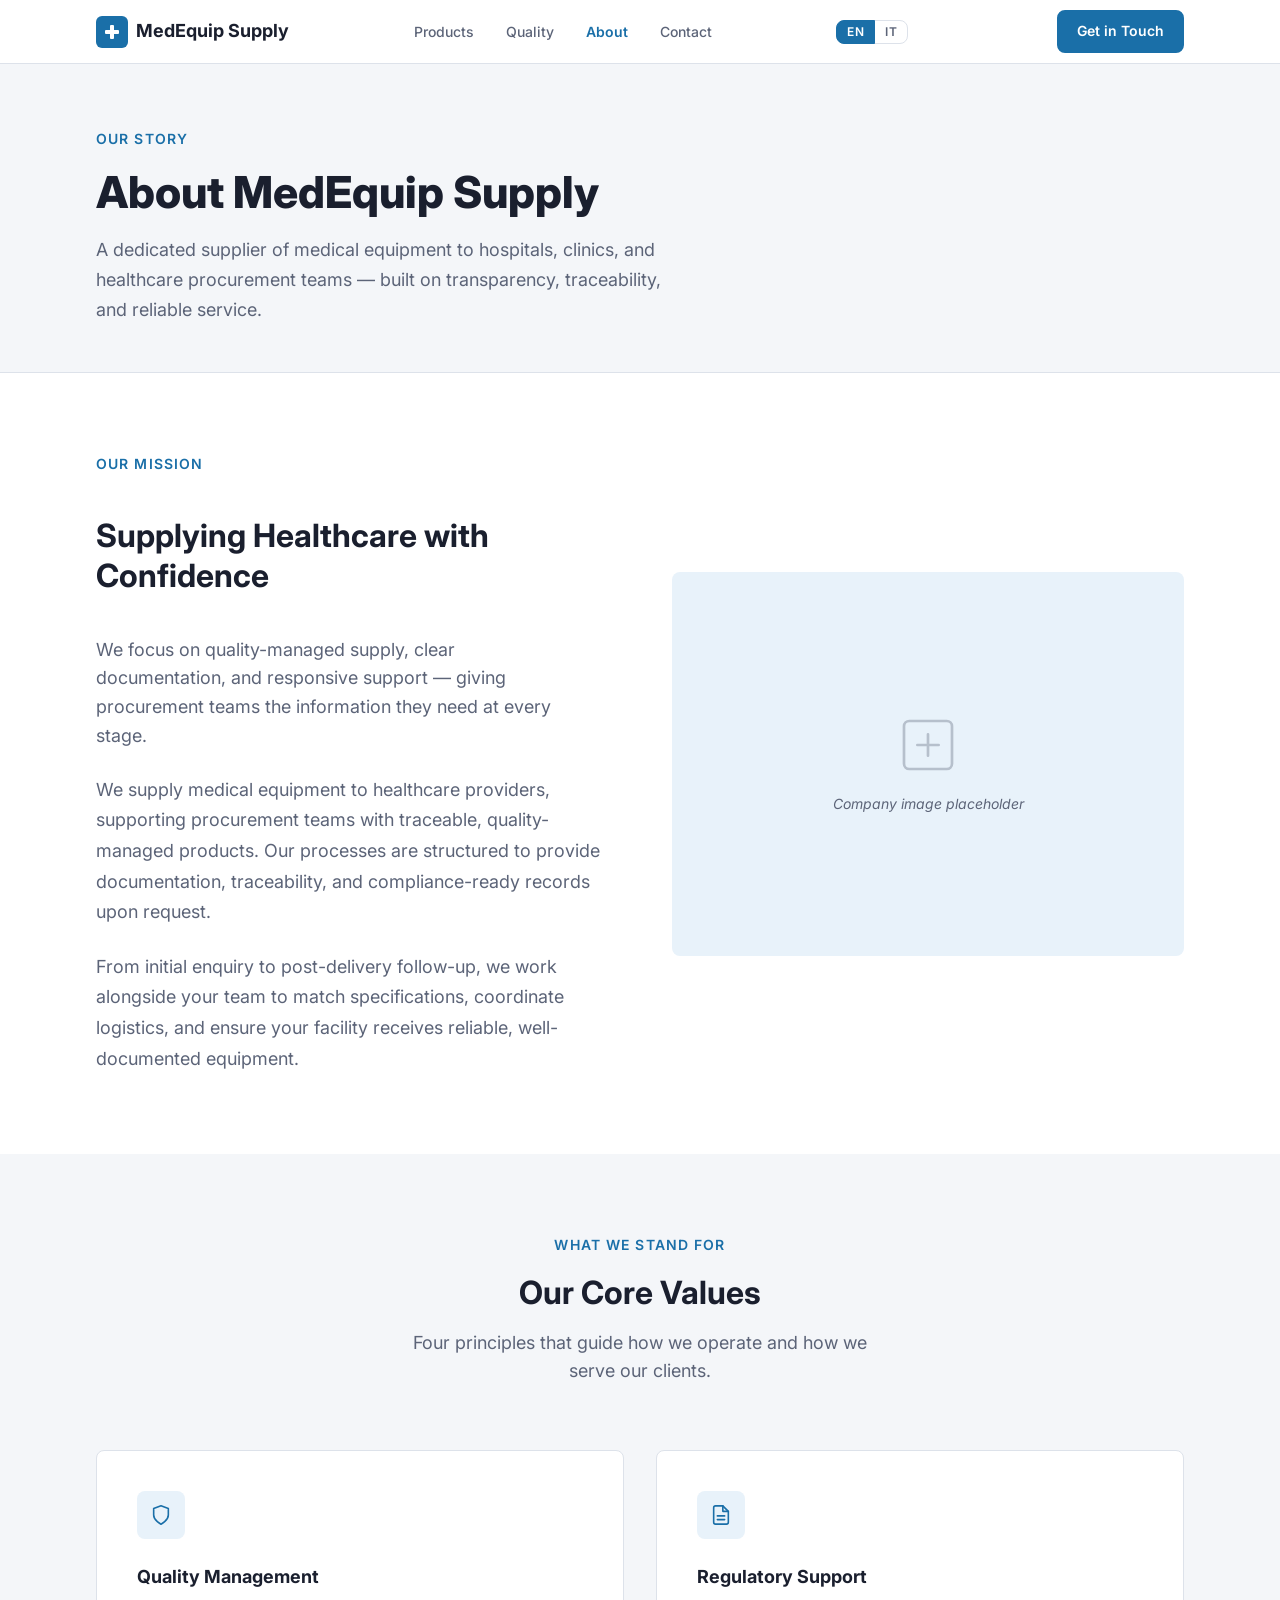
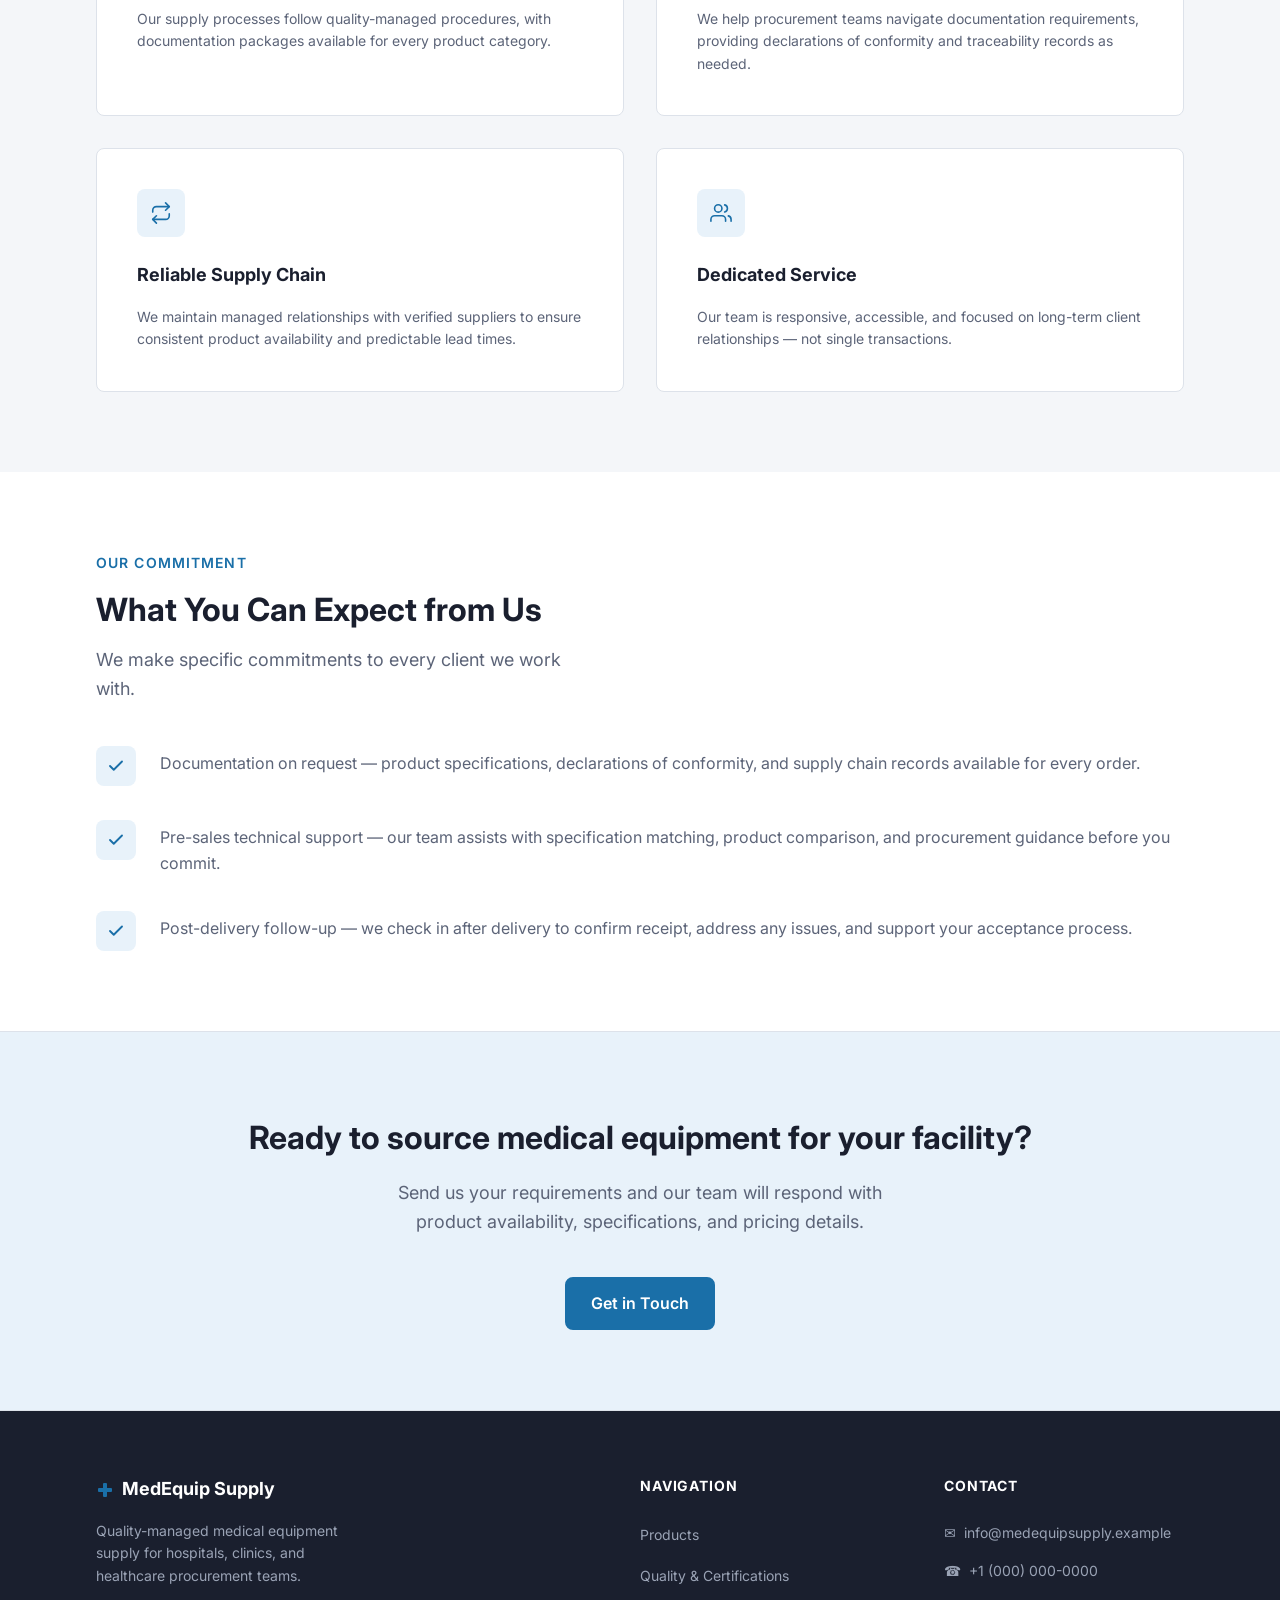
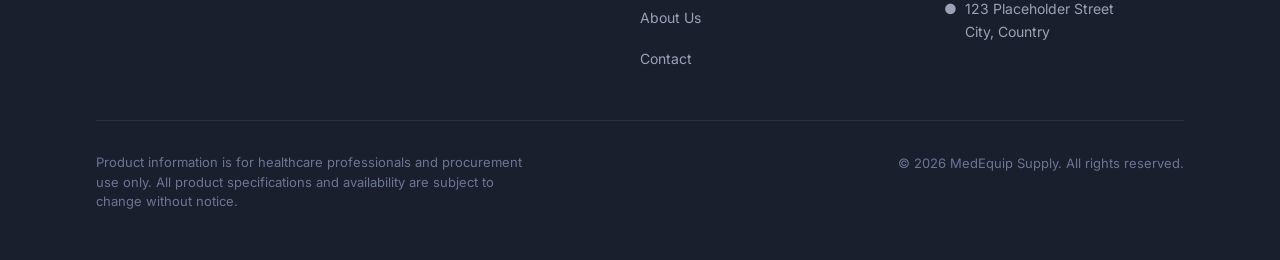
==== commit 1b359b92: "fixed contact button" ====
--- a/about.html
+++ b/about.html
@@ -58,10 +58,12 @@
         <li><a href="quality.html"  data-i18n="nav.quality">Quality</a></li>
         <li><a href="about.html"    aria-current="page" data-i18n="nav.about">About</a></li>
         <li><a href="contact.html"  data-i18n="nav.contact">Contact</a></li>
+              <!--
         <li class="nav__cta-wrap">
           <a href="contact.html" class="btn btn--primary nav__cta"
              data-i18n="nav.cta">Get in Touch</a>
         </li>
+      -->
       </ul>
 
       <!-- Language switcher — always visible -->
